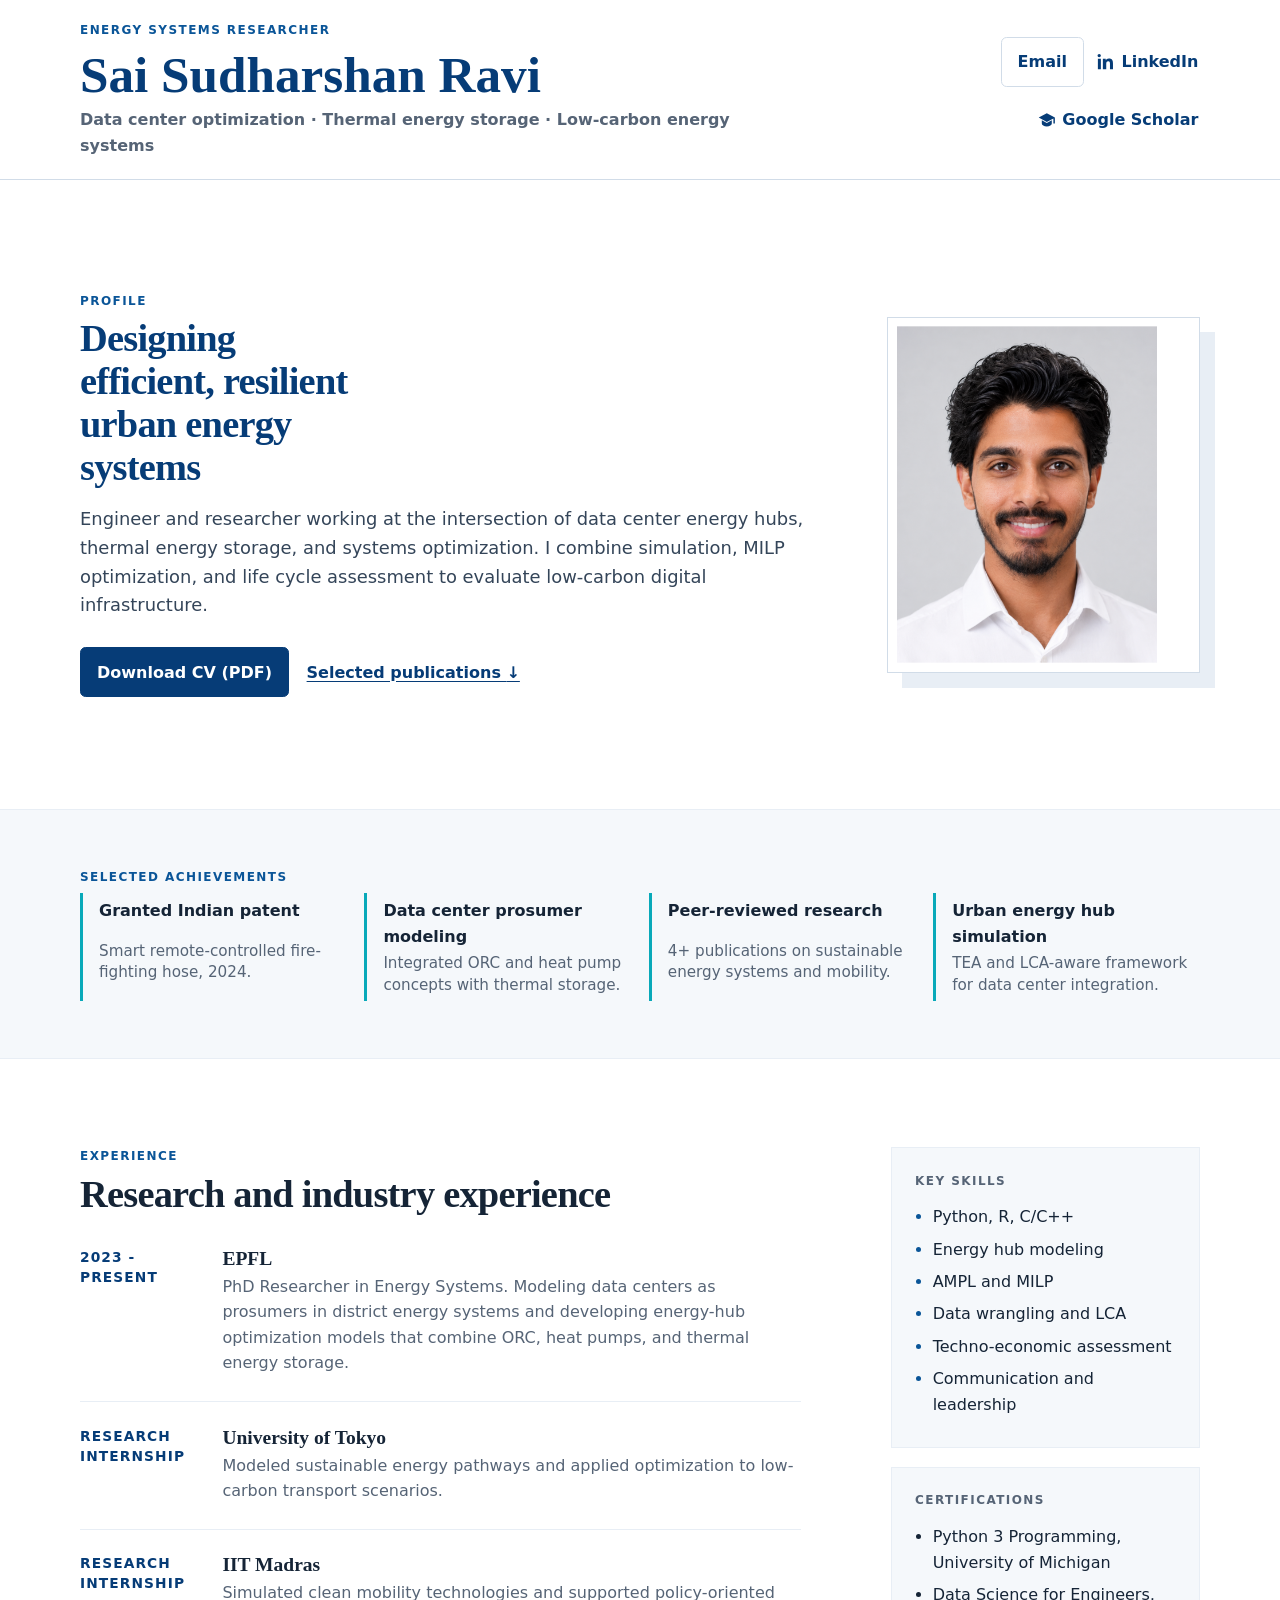
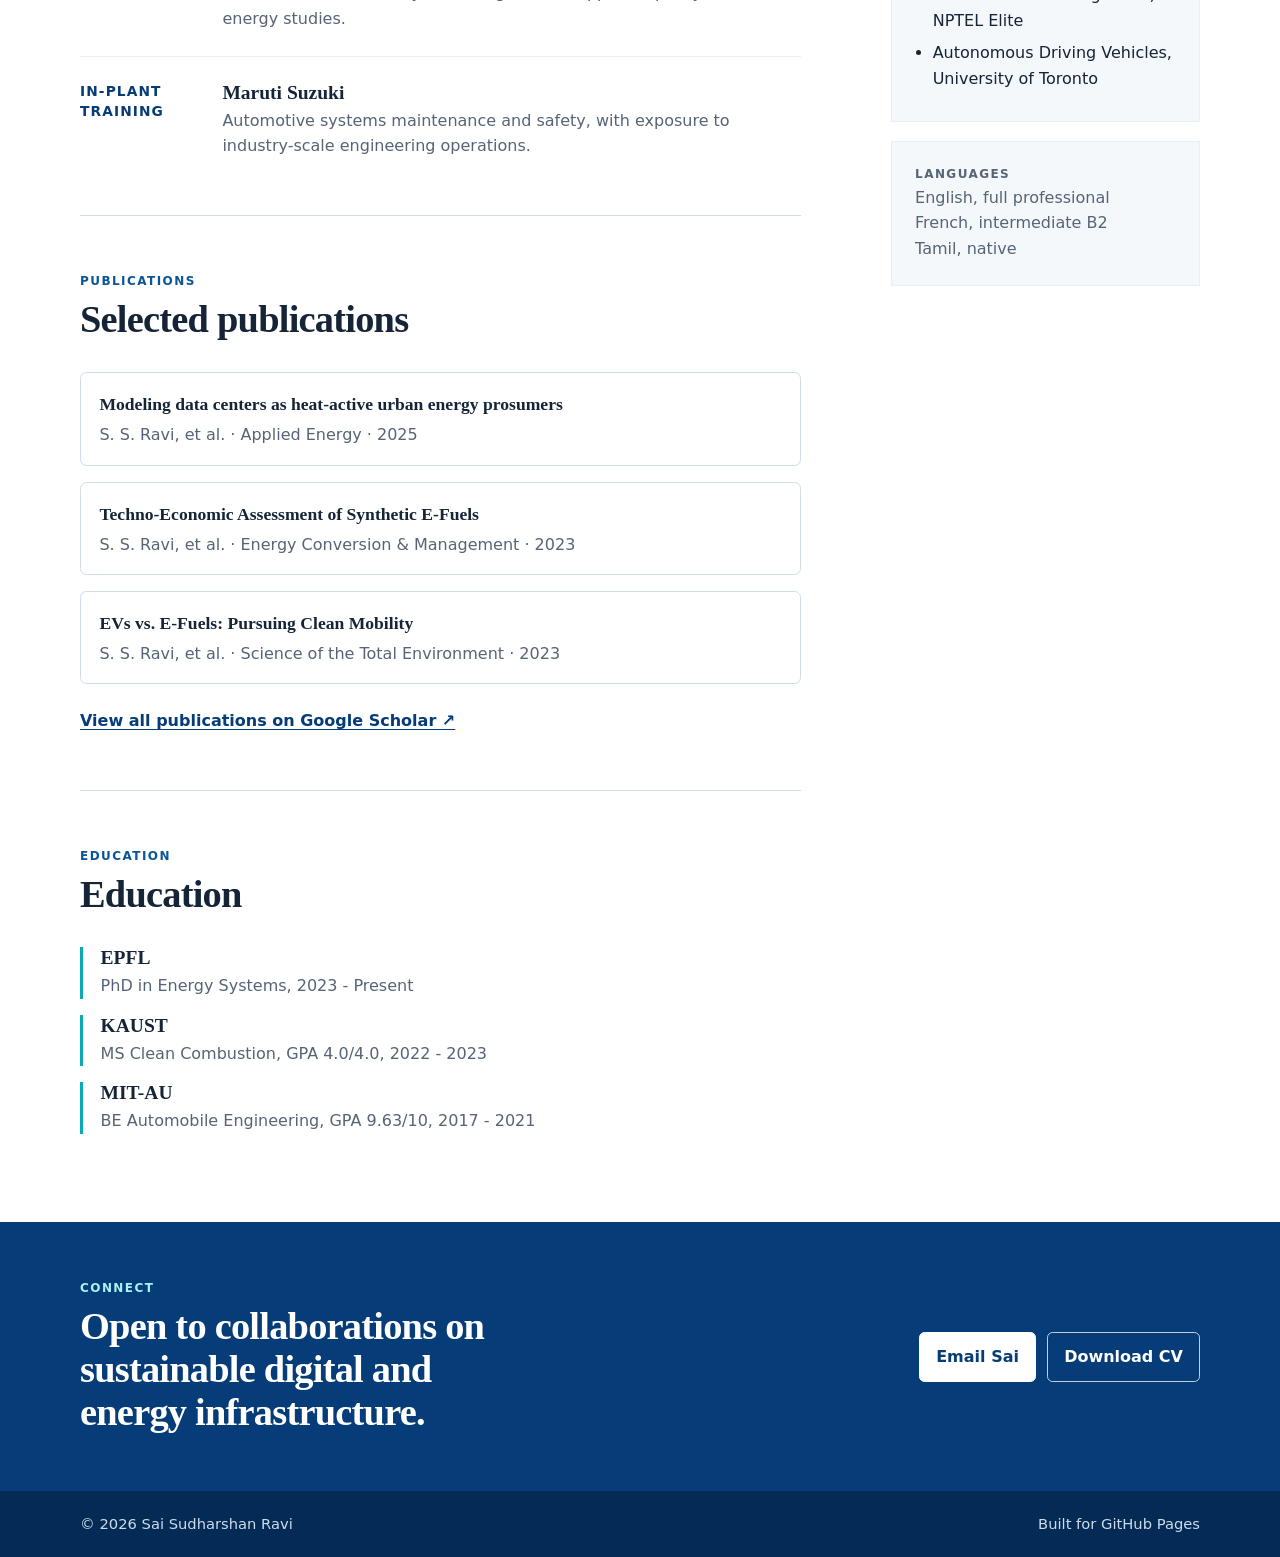
==== public/cv.html @ 3f4bff60 "Add paper landing page" ====
<!doctype html>
<html lang="en">
<head>
  <meta charset="utf-8">
  <meta name="viewport" content="width=device-width, initial-scale=1">
  <meta name="description" content="Sai Sudharshan Ravi - Energy Systems Engineer focused on data center optimization and thermal energy storage.">
  <meta name="theme-color" content="#063c77">
  <title>Sai Sudharshan Ravi | Energy Systems Engineer</title>
  <link rel="icon" href="assets/favicon.svg" type="image/svg+xml">
  <link rel="stylesheet" href="assets/styles.css">
</head>
<body>
  <a class="skip-link" href="#main">Skip to content</a>
  <header class="site-header">
    <div class="shell header-grid">
      <div>
        <p class="eyebrow">Energy systems researcher</p>
        <h1>Sai Sudharshan Ravi</h1>
        <p class="tagline">Data center optimization · Thermal energy storage · Low-carbon energy systems</p>
      </div>
      <nav class="header-actions" aria-label="Contact and professional profiles">
        <a class="button button-secondary" href="mailto:sai.ravi@epfl.ch" aria-label="Email Sai Sudharshan Ravi">Email</a>
        <a class="icon-link" href="https://www.linkedin.com/in/sai-sudharshan-r-98b013145/" target="_blank" rel="noopener noreferrer" aria-label="Open LinkedIn profile">
          <svg viewBox="0 0 24 24" aria-hidden="true"><path d="M5.3 3.5A2.3 2.3 0 1 1 .7 3.5a2.3 2.3 0 0 1 4.6 0ZM1.2 8h4.1v14H1.2V8Zm6.7 0h4v1.9h.1c.6-1.1 1.9-2.4 4.3-2.4 4.6 0 5.5 3 5.5 7V22h-4.1v-6.8c0-1.6 0-3.8-2.3-3.8-2.4 0-2.8 1.8-2.8 3.6V22H8V8Z"/></svg>
          <span>LinkedIn</span>
        </a>
        <a class="icon-link" href="https://scholar.google.com/citations?user=BV5vAp8AAAAJ&amp;hl=en&amp;oi=ao" target="_blank" rel="noopener noreferrer" aria-label="Open Google Scholar profile">
          <svg viewBox="0 0 24 24" aria-hidden="true"><path d="M12 3 1 9l11 6 9-4.9V17h2v-8L12 3Zm-6.8 9.6V17c0 2.3 3 4 6.8 4s6.8-1.7 6.8-4v-4.4L12 16.3l-6.8-3.7Z"/></svg>
          <span>Google Scholar</span>
        </a>
      </nav>
    </div>
  </header>

  <main id="main">
    <section class="hero shell">
      <div class="hero-copy">
        <p class="section-kicker">Profile</p>
        <h2>Designing efficient, resilient urban energy systems</h2>
        <p class="lede">Engineer and researcher working at the intersection of data center energy hubs, thermal energy storage, and systems optimization. I combine simulation, MILP optimization, and life cycle assessment to evaluate low-carbon digital infrastructure.</p>
        <div class="hero-buttons">
          <a class="button" href="assets/Sai_Sudharshan_Ravi_CV.pdf" target="_blank" rel="noopener">Download CV (PDF)</a>
          <a class="text-link" href="#publications">Selected publications <span aria-hidden="true">↓</span></a>
        </div>
      </div>
      <figure class="portrait-card">
        <img src="assets/headshot2.png" alt="Portrait of Sai Sudharshan Ravi">
      </figure>
    </section>

    <section class="feature-band">
      <div class="shell">
        <p class="section-kicker">Selected achievements</p>
        <div class="highlights-grid">
          <article><strong>Granted Indian patent</strong><span>Smart remote-controlled fire-fighting hose, 2024.</span></article>
          <article><strong>Data center prosumer modeling</strong><span>Integrated ORC and heat pump concepts with thermal storage.</span></article>
          <article><strong>Peer-reviewed research</strong><span>4+ publications on sustainable energy systems and mobility.</span></article>
          <article><strong>Urban energy hub simulation</strong><span>TEA and LCA-aware framework for data center integration.</span></article>
        </div>
      </div>
    </section>

    <section class="shell content-grid">
      <div class="main-column">
        <section id="experience" class="content-section">
          <p class="section-kicker">Experience</p>
          <h2>Research and industry experience</h2>
          <ol class="timeline">
            <li>
              <div class="timeline-date">2023 - Present</div>
              <div><h3>EPFL</h3><p>PhD Researcher in Energy Systems. Modeling data centers as prosumers in district energy systems and developing energy-hub optimization models that combine ORC, heat pumps, and thermal energy storage.</p></div>
            </li>
            <li>
              <div class="timeline-date">Research internship</div>
              <div><h3>University of Tokyo</h3><p>Modeled sustainable energy pathways and applied optimization to low-carbon transport scenarios.</p></div>
            </li>
            <li>
              <div class="timeline-date">Research internship</div>
              <div><h3>IIT Madras</h3><p>Simulated clean mobility technologies and supported policy-oriented energy studies.</p></div>
            </li>
            <li>
              <div class="timeline-date">In-plant training</div>
              <div><h3>Maruti Suzuki</h3><p>Automotive systems maintenance and safety, with exposure to industry-scale engineering operations.</p></div>
            </li>
          </ol>
        </section>

        <section id="publications" class="content-section">
          <p class="section-kicker">Publications</p>
          <h2>Selected publications</h2>
          <div class="publication-list">
            <article>
              <p class="pub-title">Modeling data centers as heat-active urban energy prosumers</p>
              <p class="pub-meta">S. S. Ravi, et al. · Applied Energy · 2025</p>
            </article>
            <article>
              <p class="pub-title">Techno-Economic Assessment of Synthetic E-Fuels</p>
              <p class="pub-meta">S. S. Ravi, et al. · Energy Conversion &amp; Management · 2023</p>
            </article>
            <article>
              <p class="pub-title">EVs vs. E-Fuels: Pursuing Clean Mobility</p>
              <p class="pub-meta">S. S. Ravi, et al. · Science of the Total Environment · 2023</p>
            </article>
          </div>
          <a class="text-link" href="https://scholar.google.com/citations?user=BV5vAp8AAAAJ&amp;hl=en&amp;oi=ao" target="_blank" rel="noopener noreferrer">View all publications on Google Scholar <span aria-hidden="true">↗</span></a>
        </section>

        <section id="education" class="content-section">
          <p class="section-kicker">Education</p>
          <h2>Education</h2>
          <div class="education-list">
            <article><h3>EPFL</h3><p>PhD in Energy Systems, 2023 - Present</p></article>
            <article><h3>KAUST</h3><p>MS Clean Combustion, GPA 4.0/4.0, 2022 - 2023</p></article>
            <article><h3>MIT-AU</h3><p>BE Automobile Engineering, GPA 9.63/10, 2017 - 2021</p></article>
          </div>
        </section>
      </div>

      <aside class="side-column" aria-label="Skills and qualifications">
        <section class="side-card">
          <p class="section-kicker">Key skills</p>
          <ul class="skill-list">
            <li>Python, R, C/C++</li>
            <li>Energy hub modeling</li>
            <li>AMPL and MILP</li>
            <li>Data wrangling and LCA</li>
            <li>Techno-economic assessment</li>
            <li>Communication and leadership</li>
          </ul>
        </section>
        <section class="side-card">
          <p class="section-kicker">Certifications</p>
          <ul class="plain-list">
            <li>Python 3 Programming, University of Michigan</li>
            <li>Data Science for Engineers, NPTEL Elite</li>
            <li>Autonomous Driving Vehicles, University of Toronto</li>
          </ul>
        </section>
        <section class="side-card">
          <p class="section-kicker">Languages</p>
          <p>English, full professional<br>French, intermediate B2<br>Tamil, native</p>
        </section>
      </aside>
    </section>

    <section class="contact-band">
      <div class="shell contact-grid">
        <div>
          <p class="section-kicker">Connect</p>
          <h2>Open to collaborations on sustainable digital and energy infrastructure.</h2>
        </div>
        <div class="contact-actions">
          <a class="button button-light" href="mailto:sai.ravi@epfl.ch">Email Sai</a>
          <a class="button button-outline-light" href="assets/Sai_Sudharshan_Ravi_CV.pdf" target="_blank" rel="noopener">Download CV</a>
        </div>
      </div>
    </section>
  </main>

  <footer class="site-footer">
    <div class="shell footer-flex">
      <p>© <span id="year"></span> Sai Sudharshan Ravi</p>
      <p>Built for GitHub Pages</p>
    </div>
  </footer>
  <script>document.getElementById('year').textContent = new Date().getFullYear();</script>
</body>
</html>
---- public/assets/styles.css ----
:root {
  --ink: #152436;
  --blue: #063c77;
  --blue-2: #0a5598;
  --mist: #f5f8fb;
  --soft: #e8eef5;
  --line: #d1dce8;
  --muted: #566476;
  --paper: #ffffff;
  --accent: #08a9b9;
  --max: 1120px;
}
* { box-sizing: border-box; }
html { scroll-behavior: smooth; }
body { margin: 0; color: var(--ink); background: var(--paper); font-family: Inter, ui-sans-serif, system-ui, -apple-system, BlinkMacSystemFont, "Segoe UI", sans-serif; line-height: 1.6; }
a { color: var(--blue); }
a:hover { color: var(--blue-2); }
.shell { width: min(var(--max), calc(100% - 40px)); margin: 0 auto; }
.skip-link { position: absolute; left: -9999px; top: 0; z-index: 20; background: var(--blue); color: white; padding: 0.75rem 1rem; }
.skip-link:focus { left: 1rem; top: 1rem; }
.site-header { border-bottom: 1px solid var(--line); background: rgba(255,255,255,.95); position: sticky; top: 0; z-index: 10; backdrop-filter: blur(10px); }
.header-grid, .contact-grid { display: flex; justify-content: space-between; gap: 2rem; align-items: center; }
.site-header .shell { padding: 1.3rem 0; }
.eyebrow, .section-kicker { margin: 0 0 0.4rem; text-transform: uppercase; letter-spacing: .12em; font-size: .75rem; font-weight: 800; color: var(--blue-2); }
h1, h2, h3, p { margin-top: 0; }
h1, h2, h3 { font-family: Georgia, "Times New Roman", serif; line-height: 1.12; }
h1 { color: var(--blue); font-size: clamp(2rem, 4vw, 3.25rem); margin-bottom: .2rem; }
h2 { font-size: clamp(1.75rem, 3vw, 2.45rem); letter-spacing: -.02em; }
h3 { margin-bottom: .25rem; font-size: 1.22rem; }
.tagline { color: var(--muted); margin: 0; font-weight: 600; }
.header-actions { display: flex; flex-wrap: wrap; justify-content: flex-end; gap: .7rem; align-items: center; }
.icon-link, .button { display: inline-flex; align-items: center; justify-content: center; gap: .45rem; border-radius: .35rem; font-weight: 750; text-decoration: none; transition: transform .16s ease, background .16s ease; }
.icon-link:hover, .button:hover { transform: translateY(-1px); }
.icon-link { padding: .55rem .1rem; }
.icon-link svg { width: 1.1rem; height: 1.1rem; fill: currentColor; }
.button { background: var(--blue); color: white; padding: .7rem 1rem; border: 1px solid var(--blue); }
.button:hover { color: white; background: var(--blue-2); }
.button-secondary { color: var(--blue); background: white; border-color: var(--line); }
.button-secondary:hover { color: var(--blue); background: var(--mist); }
.hero { display: grid; grid-template-columns: 1.4fr .6fr; align-items: center; gap: clamp(2rem, 6vw, 5.5rem); padding: clamp(4rem, 10vw, 7rem) 0; }
.hero-copy h2 { max-width: 15ch; color: var(--blue); margin-bottom: 1rem; }
.lede { max-width: 68ch; font-size: 1.12rem; color: #344559; }
.hero-buttons { display: flex; align-items: center; gap: 1.1rem; flex-wrap: wrap; margin-top: 1.7rem; }
.text-link { font-weight: 750; text-underline-offset: .18em; }
.portrait-card { margin: 0; position: relative; justify-self: end; border: 1px solid var(--line); padding: .55rem; background: white; box-shadow: 15px 15px 0 var(--soft); }
.portrait-card img { display: block; width: min(100%, 260px); aspect-ratio: 238 / 308; object-fit: cover; height: auto; }
.landing-page { min-height: calc(100vh - 74px); display: grid; align-items: center; }
.landing-hero { display: grid; grid-template-columns: minmax(0, 1.15fr) minmax(260px, .85fr); align-items: center; gap: clamp(2.5rem, 7vw, 6.5rem); padding: clamp(4rem, 9vw, 6.5rem) 0; }
.landing-copy h1 { font-size: clamp(2.7rem, 7vw, 5.9rem); max-width: 9ch; }
.landing-lede { max-width: 58ch; color: #344559; font-size: clamp(1.08rem, 2vw, 1.28rem); margin-bottom: 2rem; }
.choice-grid { display: grid; grid-template-columns: repeat(2, minmax(0, 1fr)); gap: 1rem; max-width: 760px; }
.choice-card { min-height: 178px; display: grid; align-content: start; gap: .55rem; padding: 1.35rem; border: 1px solid var(--line); border-top: 4px solid var(--accent); border-radius: .5rem; background: white; color: var(--ink); text-decoration: none; transition: transform .16s ease, border-color .16s ease, box-shadow .16s ease; }
.choice-card:hover { color: var(--ink); transform: translateY(-2px); border-color: var(--blue-2); box-shadow: 0 14px 30px rgba(21,36,54,.12); }
.choice-card strong { font-family: Georgia, "Times New Roman", serif; font-size: clamp(1.35rem, 2.5vw, 1.85rem); line-height: 1.12; color: var(--blue); }
.choice-card span:last-child { color: var(--muted); }
.choice-kicker { color: var(--blue-2); font-size: .76rem; font-weight: 850; letter-spacing: .12em; text-transform: uppercase; }
.choice-primary { border-top-color: #2c8b57; }
.landing-portrait { margin: 0; justify-self: end; width: min(100%, 380px); border: 1px solid var(--line); padding: .65rem; background: white; box-shadow: 18px 18px 0 var(--soft); }
.landing-portrait img { display: block; width: 100%; aspect-ratio: 4 / 5; object-fit: cover; }
.feature-band { padding: 3.6rem 0; background: var(--mist); border-top: 1px solid var(--soft); border-bottom: 1px solid var(--soft); }
.highlights-grid { display: grid; grid-template-columns: repeat(4, 1fr); gap: 1.1rem; }
.highlights-grid article { border-left: 3px solid var(--accent); padding: .3rem 0 .3rem 1rem; display: grid; gap: .25rem; }
.highlights-grid span { color: var(--muted); font-size: .95rem; line-height: 1.4; }
.content-grid { display: grid; grid-template-columns: minmax(0, 1.75fr) minmax(260px, .75fr); gap: clamp(2.3rem, 7vw, 6rem); padding: 5.5rem 0; }
.content-section { padding-bottom: 3.5rem; margin-bottom: 3.5rem; border-bottom: 1px solid var(--line); }
.content-section:last-child { padding-bottom: 0; margin-bottom: 0; border-bottom: 0; }
.timeline { list-style: none; padding: 0; margin: 1.7rem 0 0; }
.timeline li { display: grid; grid-template-columns: 120px 1fr; gap: 1.4rem; padding: 0 0 1.55rem; margin-bottom: 1.55rem; border-bottom: 1px solid var(--soft); }
.timeline li:last-child { border-bottom: 0; margin-bottom: 0; padding-bottom: 0; }
.timeline-date { color: var(--blue); font-size: .86rem; font-weight: 800; line-height: 1.45; text-transform: uppercase; letter-spacing: .08em; }
.timeline p, .education-list p, .side-card p { margin-bottom: 0; color: var(--muted); }
.publication-list { display: grid; gap: 1rem; margin-bottom: 1.5rem; }
.publication-list article { padding: 1.05rem 1.15rem; border: 1px solid var(--line); border-radius: .4rem; }
.pub-title { font-family: Georgia, "Times New Roman", serif; font-size: 1.1rem; font-weight: 700; margin-bottom: .25rem; }
.pub-meta { color: var(--muted); margin-bottom: 0; }
.education-list { display: grid; gap: 1rem; }
.education-list article { padding-left: 1.1rem; border-left: 3px solid var(--accent); }
.side-column { display: grid; align-content: start; gap: 1.2rem; }
.side-card { background: var(--mist); padding: 1.45rem; border: 1px solid var(--soft); }
.skill-list, .plain-list { margin: .85rem 0 0; padding-left: 1.1rem; }
.skill-list li, .plain-list li { margin: .42rem 0; }
.skill-list li::marker { color: var(--blue-2); }
.contact-band { background: var(--blue); color: white; padding: 3.6rem 0; }
.contact-band .section-kicker { color: #aeeff5; }
.contact-band h2 { margin-bottom: 0; max-width: 23ch; }
.contact-actions { display: flex; gap: .7rem; flex-wrap: wrap; justify-content: flex-end; }
.button-light { color: var(--blue); background: white; border-color: white; }
.button-light:hover { color: var(--blue); background: var(--mist); }
.button-outline-light { color: white; background: transparent; border-color: rgba(255,255,255,.75); }
.button-outline-light:hover { background: rgba(255,255,255,.12); }
.site-footer { padding: 1.3rem 0; background: #042b56; color: #cddceb; font-size: .92rem; }
.footer-flex { display: flex; gap: 1rem; justify-content: space-between; }
.footer-flex p { margin: 0; }
@media (max-width: 820px) {
  .site-header { position: static; }
  .header-grid, .contact-grid { align-items: flex-start; flex-direction: column; }
  .header-actions { justify-content: flex-start; }
  .hero { grid-template-columns: 1fr; padding: 4rem 0; }
  .portrait-card { justify-self: start; }
  .landing-page { min-height: auto; }
  .landing-hero { grid-template-columns: 1fr; padding: 4rem 0; }
  .landing-copy h1 { max-width: 100%; }
  .landing-portrait { justify-self: start; width: min(100%, 320px); }
  .highlights-grid { grid-template-columns: repeat(2, 1fr); }
  .content-grid { grid-template-columns: 1fr; }
  .side-column { grid-template-columns: repeat(2, 1fr); }
  .side-card:last-child { grid-column: 1 / -1; }
  .contact-actions { justify-content: flex-start; }
}
@media (max-width: 560px) {
  .shell { width: min(var(--max), calc(100% - 28px)); }
  h1 { font-size: 2.25rem; }
  .header-actions { gap: .4rem .75rem; }
  .icon-link span { display: none; }
  .choice-grid { grid-template-columns: 1fr; }
  .choice-card { min-height: 150px; }
  .highlights-grid, .side-column { grid-template-columns: 1fr; }
  .timeline li { grid-template-columns: 1fr; gap: .35rem; }
  .side-card:last-child { grid-column: auto; }
  .footer-flex { align-items: flex-start; flex-direction: column; }
}
@media print {
  .site-header { position: static; }
  .header-actions, .hero-buttons, .contact-band, .site-footer { display: none; }
  .hero { padding: 1.5rem 0; }
  .content-grid { padding: 2rem 0; }
}
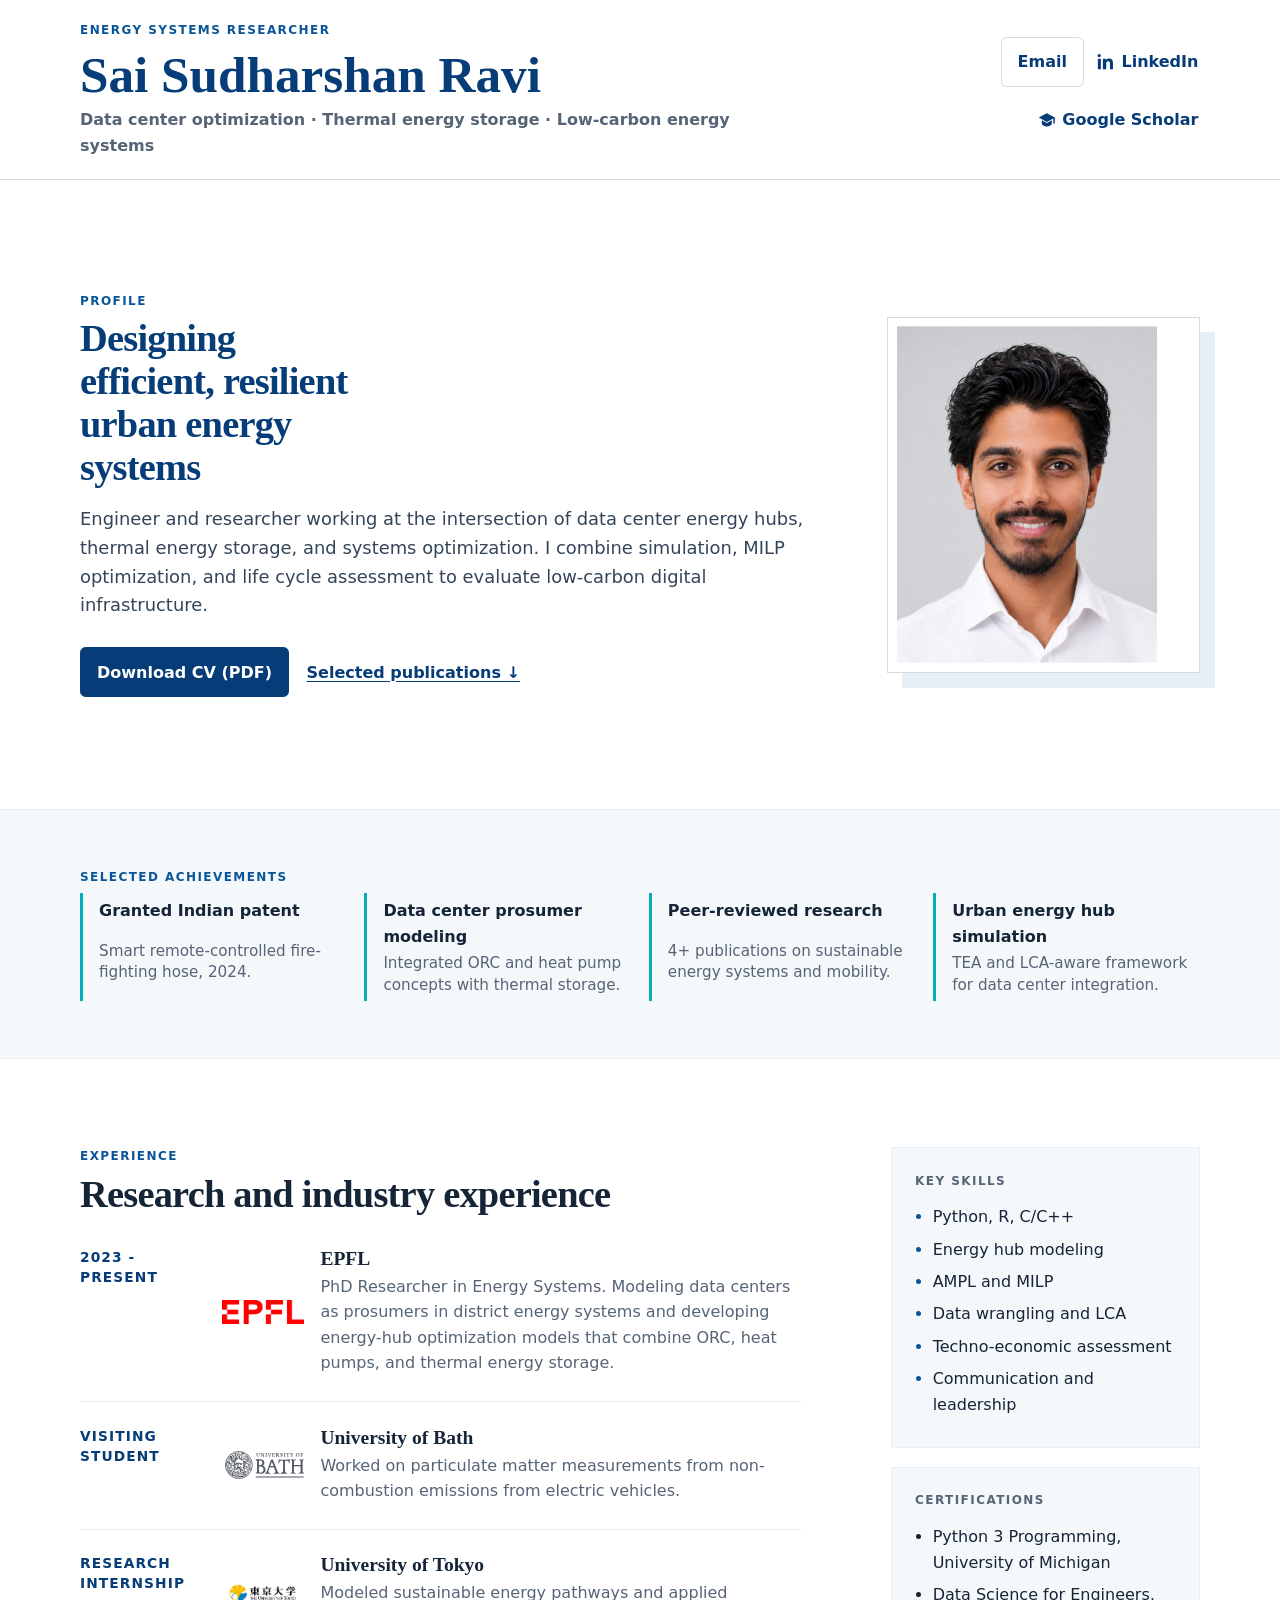
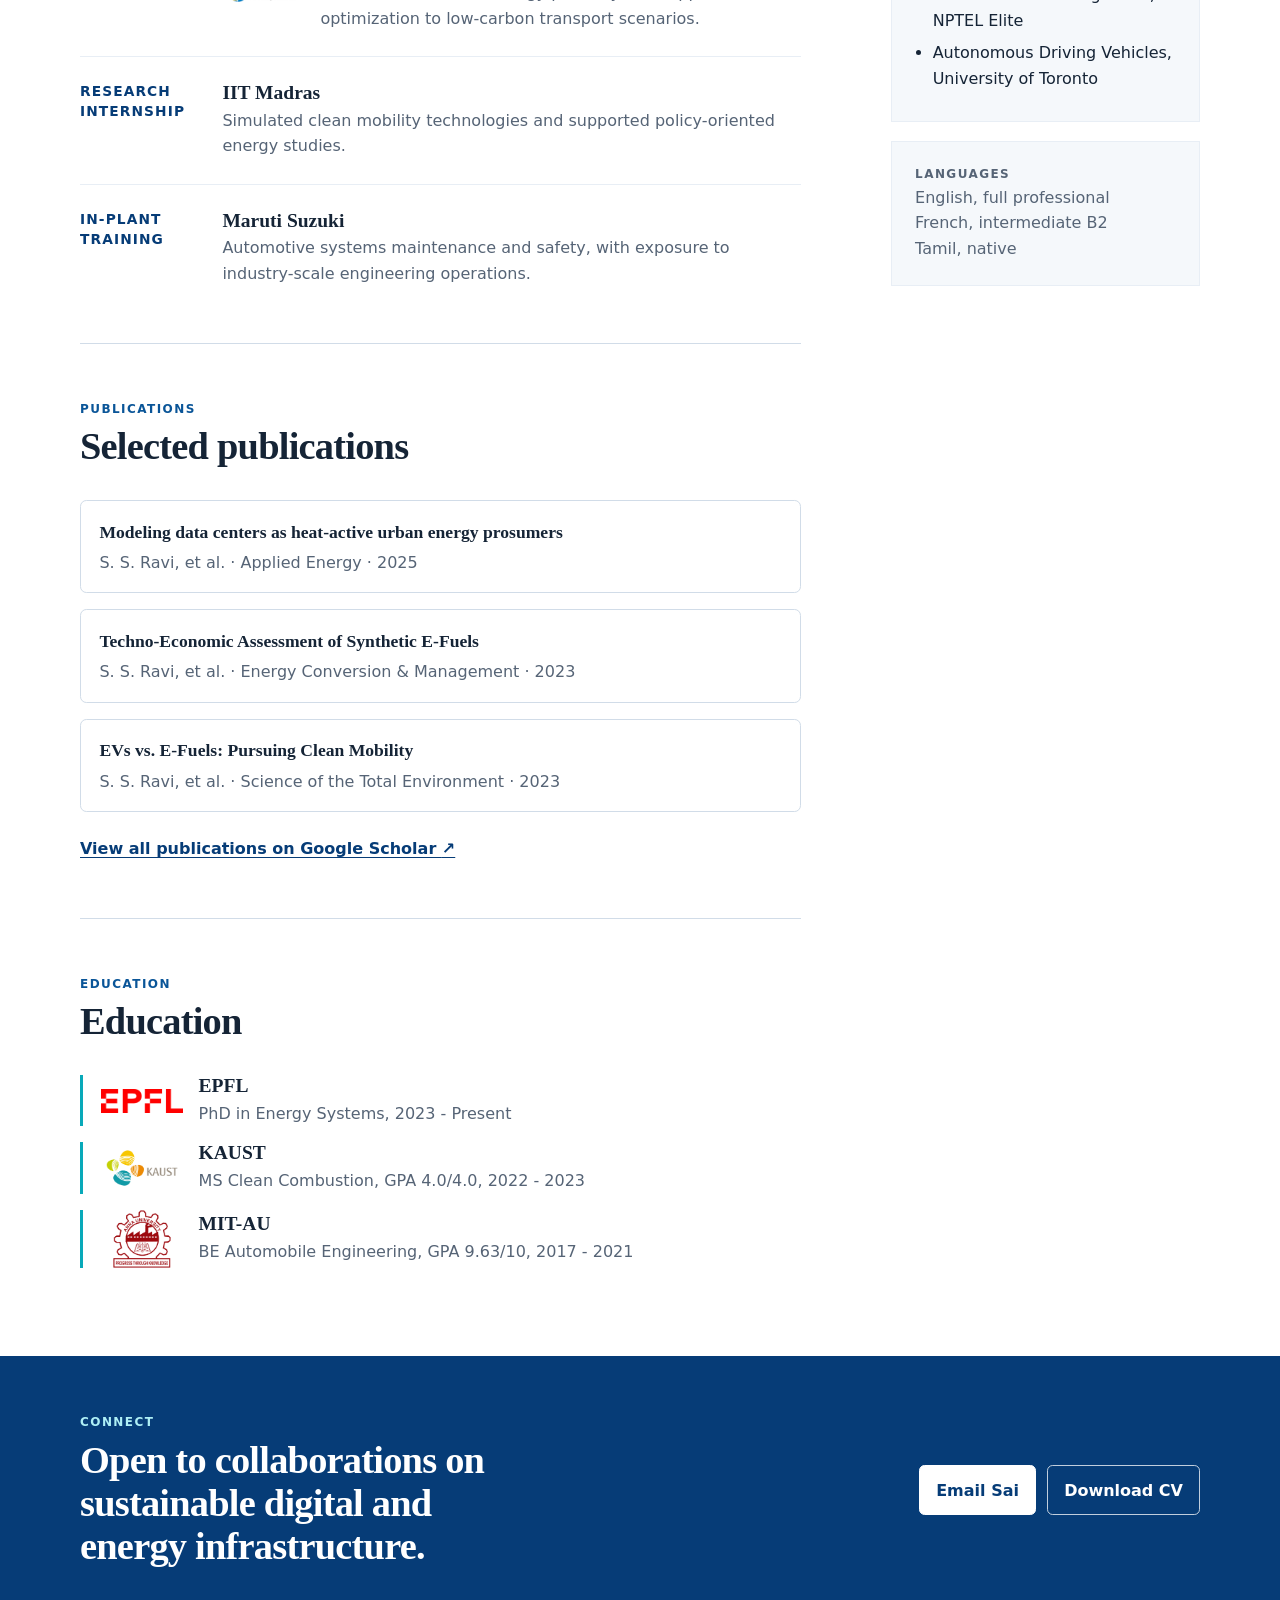
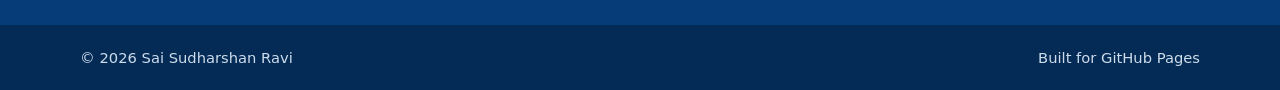
==== commit 74799970: "Polish landing page and affiliations" ====
--- a/public/cv.html
+++ b/public/cv.html
@@ -68,11 +68,24 @@
           <ol class="timeline">
             <li>
               <div class="timeline-date">2023 - Present</div>
-              <div><h3>EPFL</h3><p>PhD Researcher in Energy Systems. Modeling data centers as prosumers in district energy systems and developing energy-hub optimization models that combine ORC, heat pumps, and thermal energy storage.</p></div>
+              <div class="entry-with-logo">
+                <img class="entry-logo logo-epfl" src="assets/epfl-logo.png" alt="EPFL">
+                <div><h3>EPFL</h3><p>PhD Researcher in Energy Systems. Modeling data centers as prosumers in district energy systems and developing energy-hub optimization models that combine ORC, heat pumps, and thermal energy storage.</p></div>
+              </div>
+            </li>
+            <li>
+              <div class="timeline-date">Visiting student</div>
+              <div class="entry-with-logo">
+                <img class="entry-logo" src="assets/university-of-bath-logo.svg" alt="University of Bath">
+                <div><h3>University of Bath</h3><p>Worked on particulate matter measurements from non-combustion emissions from electric vehicles.</p></div>
+              </div>
             </li>
             <li>
               <div class="timeline-date">Research internship</div>
-              <div><h3>University of Tokyo</h3><p>Modeled sustainable energy pathways and applied optimization to low-carbon transport scenarios.</p></div>
+              <div class="entry-with-logo">
+                <img class="entry-logo" src="assets/university-of-tokyo-logo.png" alt="The University of Tokyo">
+                <div><h3>University of Tokyo</h3><p>Modeled sustainable energy pathways and applied optimization to low-carbon transport scenarios.</p></div>
+              </div>
             </li>
             <li>
               <div class="timeline-date">Research internship</div>
@@ -109,9 +122,18 @@
           <p class="section-kicker">Education</p>
           <h2>Education</h2>
           <div class="education-list">
-            <article><h3>EPFL</h3><p>PhD in Energy Systems, 2023 - Present</p></article>
-            <article><h3>KAUST</h3><p>MS Clean Combustion, GPA 4.0/4.0, 2022 - 2023</p></article>
-            <article><h3>MIT-AU</h3><p>BE Automobile Engineering, GPA 9.63/10, 2017 - 2021</p></article>
+            <article class="entry-with-logo">
+              <img class="entry-logo logo-epfl" src="assets/epfl-logo.png" alt="EPFL">
+              <div><h3>EPFL</h3><p>PhD in Energy Systems, 2023 - Present</p></div>
+            </article>
+            <article class="entry-with-logo">
+              <img class="entry-logo" src="assets/kaust-logo.png" alt="KAUST">
+              <div><h3>KAUST</h3><p>MS Clean Combustion, GPA 4.0/4.0, 2022 - 2023</p></div>
+            </article>
+            <article class="entry-with-logo">
+              <img class="entry-logo logo-seal" src="assets/anna-university-logo.png" alt="Anna University">
+              <div><h3>MIT-AU</h3><p>BE Automobile Engineering, GPA 9.63/10, 2017 - 2021</p></div>
+            </article>
           </div>
         </section>
       </div>
--- a/public/assets/styles.css
+++ b/public/assets/styles.css
@@ -37,6 +37,11 @@
 .button:hover { color: white; background: var(--blue-2); }
 .button-secondary { color: var(--blue); background: white; border-color: var(--line); }
 .button-secondary:hover { color: var(--blue); background: var(--mist); }
+.landing-header { border-bottom: 1px solid var(--line); background: rgba(255,255,255,.94); }
+.landing-nav { min-height: 72px; display: flex; align-items: center; justify-content: space-between; gap: 1.5rem; }
+.brand-link { color: var(--blue); font-family: Georgia, "Times New Roman", serif; font-size: 1.25rem; font-weight: 700; text-decoration: none; }
+.landing-actions { display: flex; align-items: center; gap: 1.2rem; font-size: .95rem; font-weight: 750; }
+.landing-actions a { text-decoration: none; }
 .hero { display: grid; grid-template-columns: 1.4fr .6fr; align-items: center; gap: clamp(2rem, 6vw, 5.5rem); padding: clamp(4rem, 10vw, 7rem) 0; }
 .hero-copy h2 { max-width: 15ch; color: var(--blue); margin-bottom: 1rem; }
 .lede { max-width: 68ch; font-size: 1.12rem; color: #344559; }
@@ -44,9 +49,9 @@
 .text-link { font-weight: 750; text-underline-offset: .18em; }
 .portrait-card { margin: 0; position: relative; justify-self: end; border: 1px solid var(--line); padding: .55rem; background: white; box-shadow: 15px 15px 0 var(--soft); }
 .portrait-card img { display: block; width: min(100%, 260px); aspect-ratio: 238 / 308; object-fit: cover; height: auto; }
-.landing-page { min-height: calc(100vh - 74px); display: grid; align-items: center; }
-.landing-hero { display: grid; grid-template-columns: minmax(0, 1.15fr) minmax(260px, .85fr); align-items: center; gap: clamp(2.5rem, 7vw, 6.5rem); padding: clamp(4rem, 9vw, 6.5rem) 0; }
-.landing-copy h1 { font-size: clamp(2.7rem, 7vw, 5.9rem); max-width: 9ch; }
+.landing-page { min-height: calc(100vh - 72px); }
+.landing-hero { min-height: calc(100vh - 250px); display: grid; grid-template-columns: minmax(0, 1.15fr) minmax(260px, .85fr); align-items: center; gap: clamp(2.5rem, 7vw, 6.5rem); padding: clamp(4rem, 9vw, 6.5rem) 0 clamp(3rem, 7vw, 5rem); }
+.landing-copy h1 { font-size: clamp(2.7rem, 7vw, 5.9rem); max-width: 12ch; }
 .landing-lede { max-width: 58ch; color: #344559; font-size: clamp(1.08rem, 2vw, 1.28rem); margin-bottom: 2rem; }
 .choice-grid { display: grid; grid-template-columns: repeat(2, minmax(0, 1fr)); gap: 1rem; max-width: 760px; }
 .choice-card { min-height: 178px; display: grid; align-content: start; gap: .55rem; padding: 1.35rem; border: 1px solid var(--line); border-top: 4px solid var(--accent); border-radius: .5rem; background: white; color: var(--ink); text-decoration: none; transition: transform .16s ease, border-color .16s ease, box-shadow .16s ease; }
@@ -57,6 +62,11 @@
 .choice-primary { border-top-color: #2c8b57; }
 .landing-portrait { margin: 0; justify-self: end; width: min(100%, 380px); border: 1px solid var(--line); padding: .65rem; background: white; box-shadow: 18px 18px 0 var(--soft); }
 .landing-portrait img { display: block; width: 100%; aspect-ratio: 4 / 5; object-fit: cover; }
+.affiliation-band { padding: 2rem 0 3.8rem; }
+.logo-strip { display: grid; grid-template-columns: repeat(5, minmax(120px, 1fr)); align-items: center; gap: 1rem; }
+.logo-strip img { justify-self: center; max-width: min(100%, 170px); max-height: 58px; object-fit: contain; filter: saturate(.92); }
+.logo-strip .logo-epfl { max-width: 150px; max-height: 44px; }
+.logo-strip .logo-seal { max-width: 72px; max-height: 72px; }
 .feature-band { padding: 3.6rem 0; background: var(--mist); border-top: 1px solid var(--soft); border-bottom: 1px solid var(--soft); }
 .highlights-grid { display: grid; grid-template-columns: repeat(4, 1fr); gap: 1.1rem; }
 .highlights-grid article { border-left: 3px solid var(--accent); padding: .3rem 0 .3rem 1rem; display: grid; gap: .25rem; }
@@ -69,6 +79,10 @@
 .timeline li:last-child { border-bottom: 0; margin-bottom: 0; padding-bottom: 0; }
 .timeline-date { color: var(--blue); font-size: .86rem; font-weight: 800; line-height: 1.45; text-transform: uppercase; letter-spacing: .08em; }
 .timeline p, .education-list p, .side-card p { margin-bottom: 0; color: var(--muted); }
+.entry-with-logo { display: grid; grid-template-columns: 82px 1fr; align-items: center; gap: 1rem; }
+.entry-logo { width: 82px; max-height: 48px; object-fit: contain; justify-self: center; }
+.entry-logo.logo-epfl { max-height: 34px; }
+.entry-logo.logo-seal { width: 58px; max-height: 58px; }
 .publication-list { display: grid; gap: 1rem; margin-bottom: 1.5rem; }
 .publication-list article { padding: 1.05rem 1.15rem; border: 1px solid var(--line); border-radius: .4rem; }
 .pub-title { font-family: Georgia, "Times New Roman", serif; font-size: 1.1rem; font-weight: 700; margin-bottom: .25rem; }
@@ -93,14 +107,16 @@
 .footer-flex p { margin: 0; }
 @media (max-width: 820px) {
   .site-header { position: static; }
+  .landing-nav { align-items: flex-start; flex-direction: column; justify-content: center; padding: 1rem 0; }
   .header-grid, .contact-grid { align-items: flex-start; flex-direction: column; }
   .header-actions { justify-content: flex-start; }
   .hero { grid-template-columns: 1fr; padding: 4rem 0; }
   .portrait-card { justify-self: start; }
   .landing-page { min-height: auto; }
-  .landing-hero { grid-template-columns: 1fr; padding: 4rem 0; }
+  .landing-hero { min-height: auto; grid-template-columns: 1fr; padding: 4rem 0 2.8rem; }
   .landing-copy h1 { max-width: 100%; }
   .landing-portrait { justify-self: start; width: min(100%, 320px); }
+  .logo-strip { grid-template-columns: repeat(3, minmax(100px, 1fr)); }
   .highlights-grid { grid-template-columns: repeat(2, 1fr); }
   .content-grid { grid-template-columns: 1fr; }
   .side-column { grid-template-columns: repeat(2, 1fr); }
@@ -114,6 +130,9 @@
   .icon-link span { display: none; }
   .choice-grid { grid-template-columns: 1fr; }
   .choice-card { min-height: 150px; }
+  .logo-strip { grid-template-columns: repeat(2, minmax(120px, 1fr)); }
+  .entry-with-logo { grid-template-columns: 1fr; align-items: start; gap: .6rem; }
+  .entry-logo { justify-self: start; }
   .highlights-grid, .side-column { grid-template-columns: 1fr; }
   .timeline li { grid-template-columns: 1fr; gap: .35rem; }
   .side-card:last-child { grid-column: auto; }
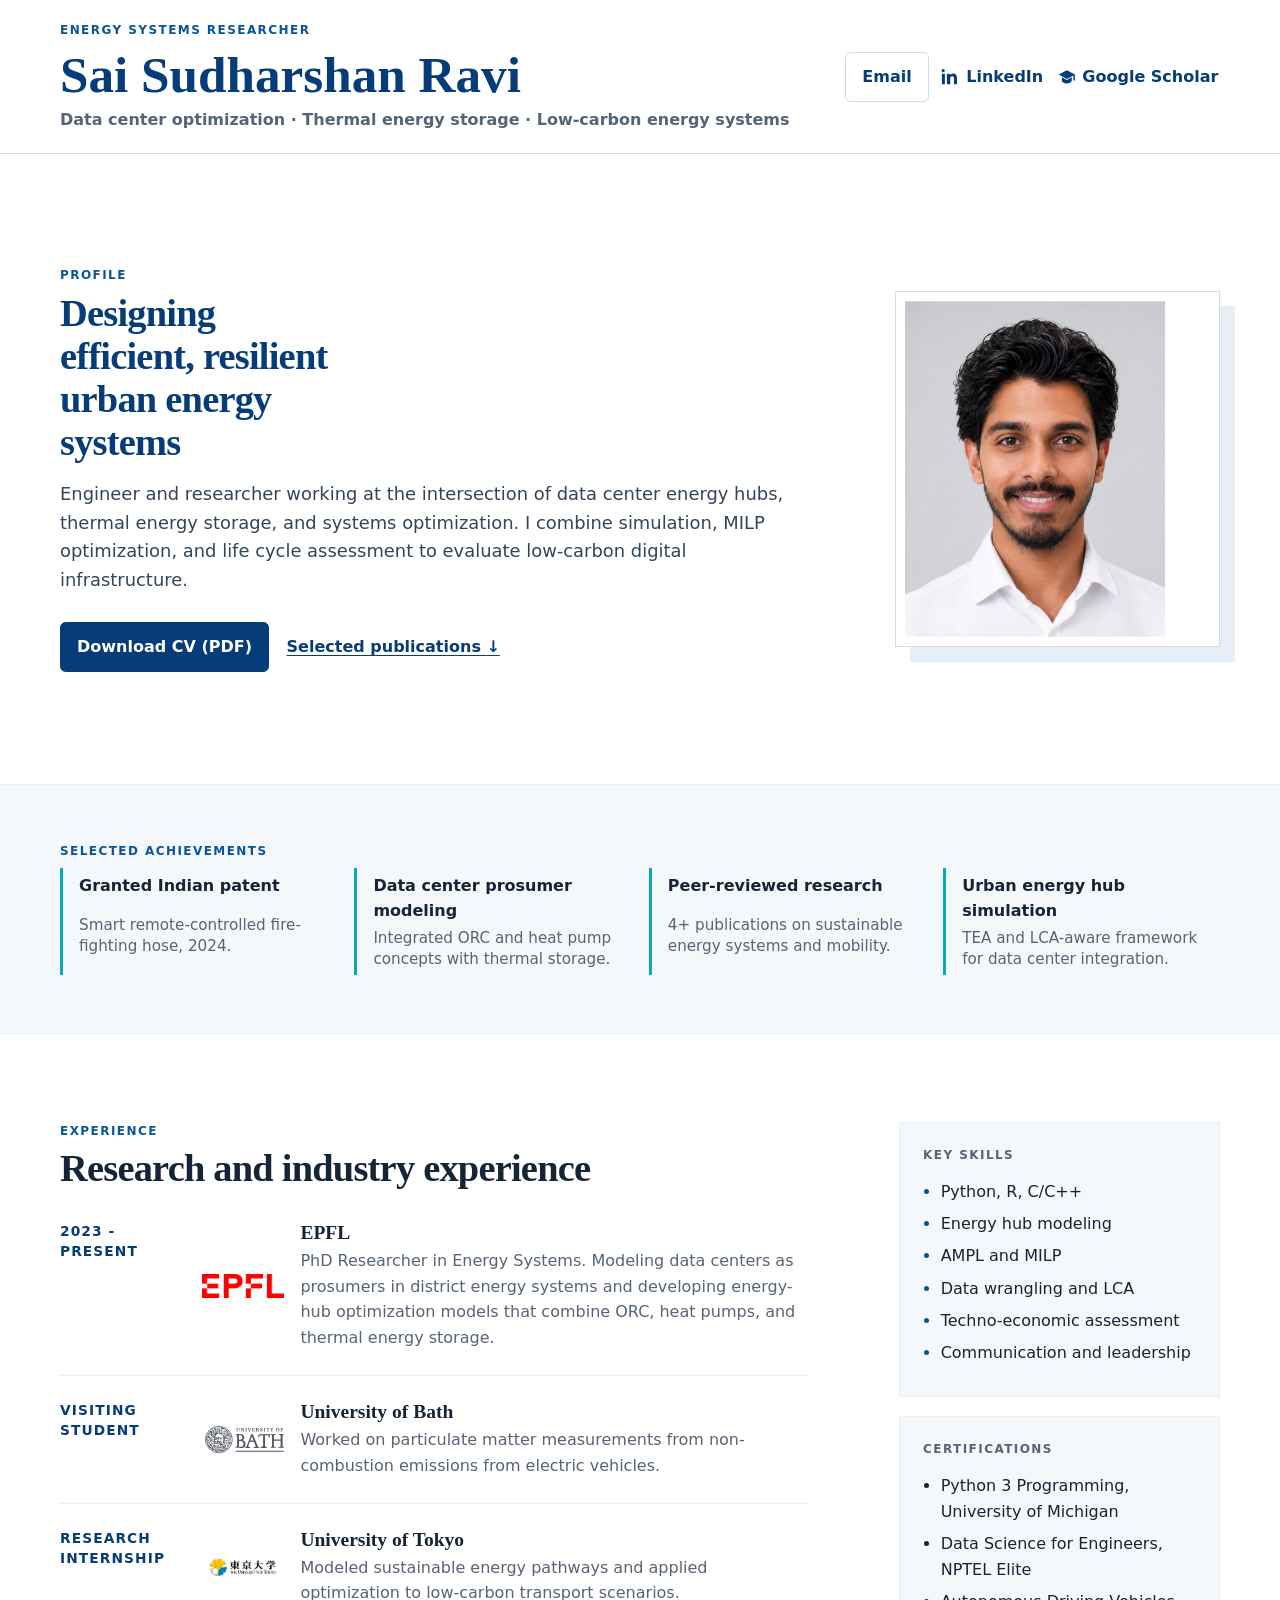
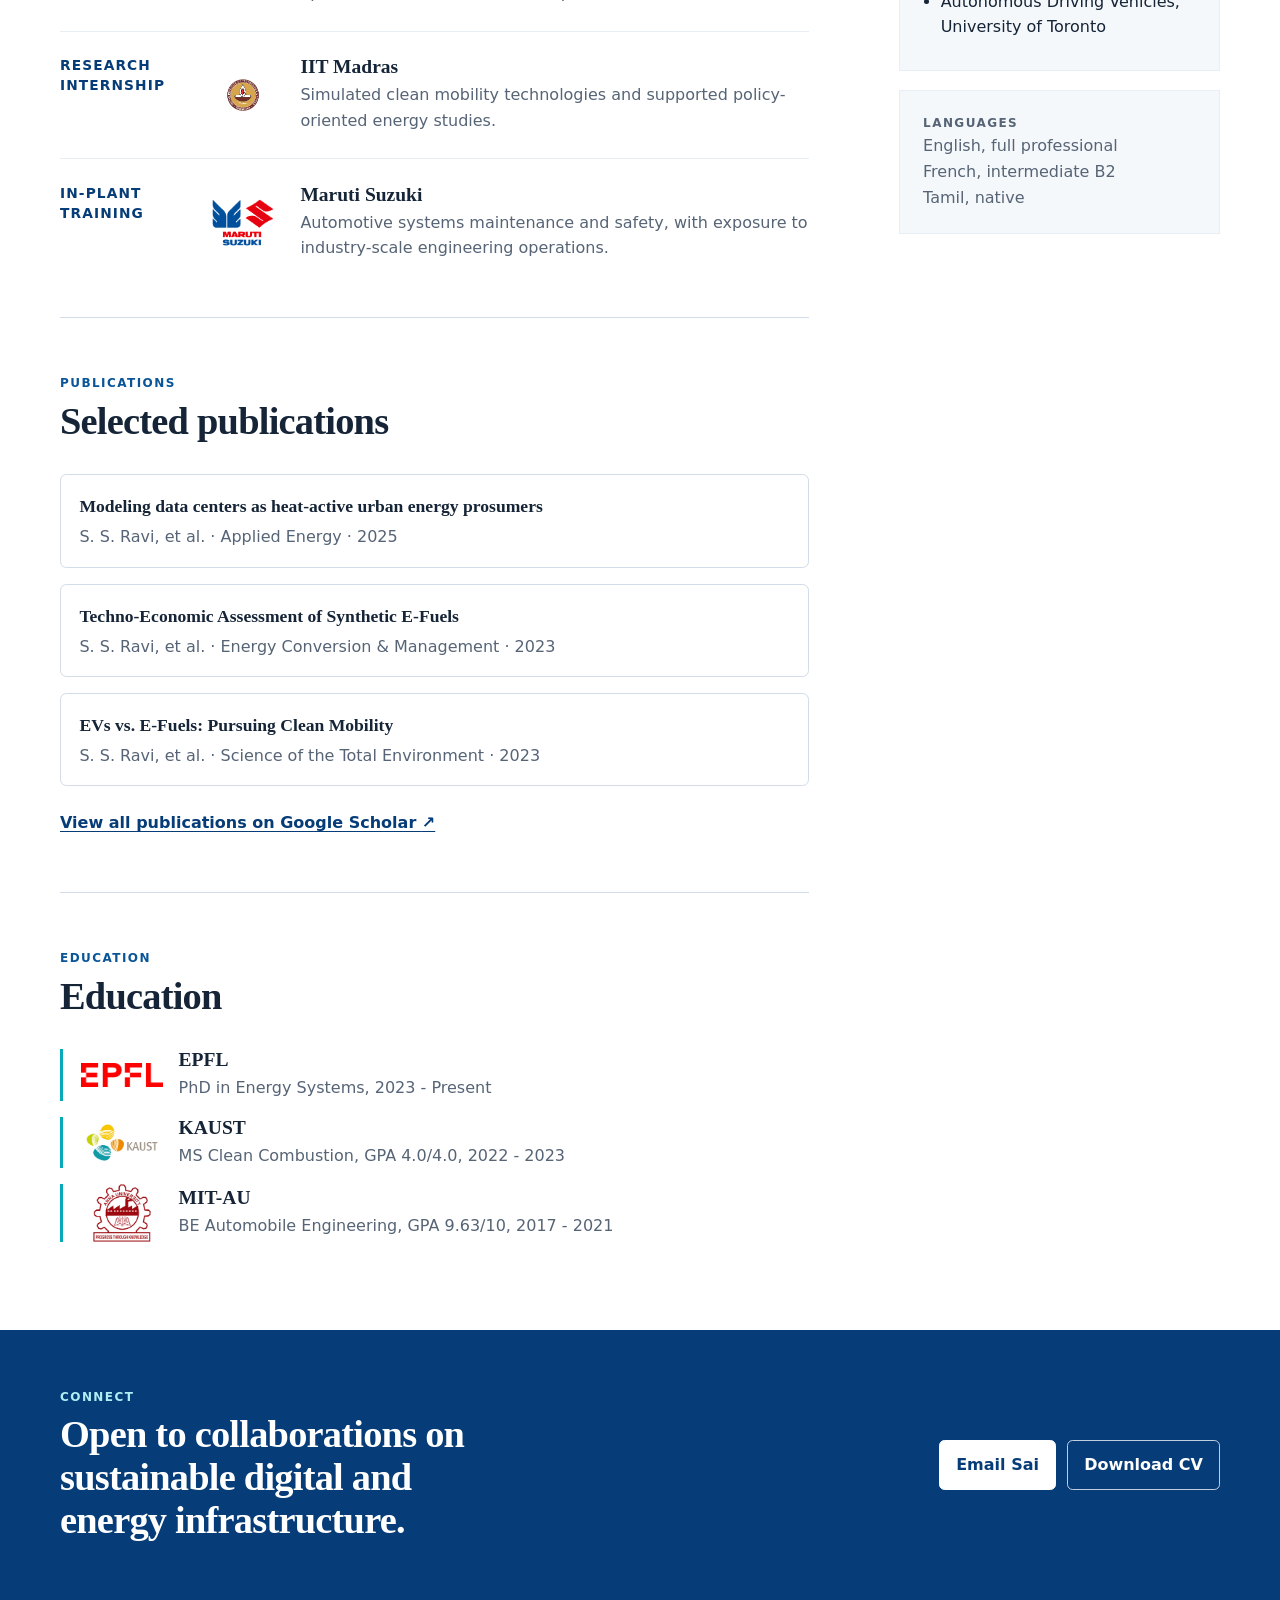
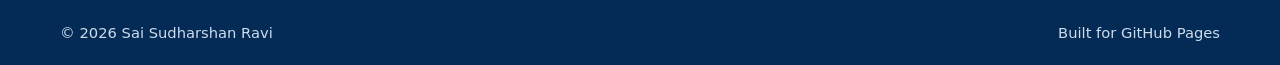
==== commit 32095f04: "Refine landing page and add experience logos" ====
--- a/public/cv.html
+++ b/public/cv.html
@@ -7,7 +7,7 @@
   <meta name="theme-color" content="#063c77">
   <title>Sai Sudharshan Ravi | Energy Systems Engineer</title>
   <link rel="icon" href="assets/favicon.svg" type="image/svg+xml">
-  <link rel="stylesheet" href="assets/styles.css">
+  <link rel="stylesheet" href="assets/styles.css?v=20260624-3">
 </head>
 <body>
   <a class="skip-link" href="#main">Skip to content</a>
@@ -89,11 +89,17 @@
             </li>
             <li>
               <div class="timeline-date">Research internship</div>
-              <div><h3>IIT Madras</h3><p>Simulated clean mobility technologies and supported policy-oriented energy studies.</p></div>
+              <div class="entry-with-logo">
+                <img class="entry-logo logo-seal" src="assets/iit-madras-logo.png" alt="IIT Madras">
+                <div><h3>IIT Madras</h3><p>Simulated clean mobility technologies and supported policy-oriented energy studies.</p></div>
+              </div>
             </li>
             <li>
               <div class="timeline-date">In-plant training</div>
-              <div><h3>Maruti Suzuki</h3><p>Automotive systems maintenance and safety, with exposure to industry-scale engineering operations.</p></div>
+              <div class="entry-with-logo">
+                <img class="entry-logo logo-maruti" src="assets/maruti-suzuki-logo.png" alt="Maruti Suzuki">
+                <div><h3>Maruti Suzuki</h3><p>Automotive systems maintenance and safety, with exposure to industry-scale engineering operations.</p></div>
+              </div>
             </li>
           </ol>
         </section>
--- a/public/assets/styles.css
+++ b/public/assets/styles.css
@@ -8,7 +8,7 @@
   --muted: #566476;
   --paper: #ffffff;
   --accent: #08a9b9;
-  --max: 1120px;
+  --max: 1160px;
 }
 * { box-sizing: border-box; }
 html { scroll-behavior: smooth; }
@@ -37,8 +37,8 @@
 .button:hover { color: white; background: var(--blue-2); }
 .button-secondary { color: var(--blue); background: white; border-color: var(--line); }
 .button-secondary:hover { color: var(--blue); background: var(--mist); }
-.landing-header { border-bottom: 1px solid var(--line); background: rgba(255,255,255,.94); }
-.landing-nav { min-height: 72px; display: flex; align-items: center; justify-content: space-between; gap: 1.5rem; }
+.landing-header { border-bottom: 1px solid var(--line); background: rgba(255,255,255,.96); }
+.landing-nav { min-height: 68px; display: flex; align-items: center; justify-content: space-between; gap: 1.5rem; }
 .brand-link { color: var(--blue); font-family: Georgia, "Times New Roman", serif; font-size: 1.25rem; font-weight: 700; text-decoration: none; }
 .landing-actions { display: flex; align-items: center; gap: 1.2rem; font-size: .95rem; font-weight: 750; }
 .landing-actions a { text-decoration: none; }
@@ -49,24 +49,28 @@
 .text-link { font-weight: 750; text-underline-offset: .18em; }
 .portrait-card { margin: 0; position: relative; justify-self: end; border: 1px solid var(--line); padding: .55rem; background: white; box-shadow: 15px 15px 0 var(--soft); }
 .portrait-card img { display: block; width: min(100%, 260px); aspect-ratio: 238 / 308; object-fit: cover; height: auto; }
-.landing-page { min-height: calc(100vh - 72px); }
-.landing-hero { min-height: calc(100vh - 250px); display: grid; grid-template-columns: minmax(0, 1.15fr) minmax(260px, .85fr); align-items: center; gap: clamp(2.5rem, 7vw, 6.5rem); padding: clamp(4rem, 9vw, 6.5rem) 0 clamp(3rem, 7vw, 5rem); }
-.landing-copy h1 { font-size: clamp(2.7rem, 7vw, 5.9rem); max-width: 12ch; }
-.landing-lede { max-width: 58ch; color: #344559; font-size: clamp(1.08rem, 2vw, 1.28rem); margin-bottom: 2rem; }
-.choice-grid { display: grid; grid-template-columns: repeat(2, minmax(0, 1fr)); gap: 1rem; max-width: 760px; }
-.choice-card { min-height: 178px; display: grid; align-content: start; gap: .55rem; padding: 1.35rem; border: 1px solid var(--line); border-top: 4px solid var(--accent); border-radius: .5rem; background: white; color: var(--ink); text-decoration: none; transition: transform .16s ease, border-color .16s ease, box-shadow .16s ease; }
+.landing-page { min-height: calc(100vh - 68px); background: linear-gradient(180deg, #ffffff 0%, #f8fbfd 100%); }
+.landing-hero { min-height: calc(100vh - 68px); display: grid; grid-template-columns: minmax(0, 1.1fr) minmax(280px, .72fr); align-items: center; gap: clamp(2.5rem, 6vw, 5rem); padding: clamp(3.25rem, 7vw, 5.25rem) 0; }
+.landing-copy h1 { font-size: clamp(2.35rem, 5vw, 4.4rem); max-width: 13.5ch; margin-bottom: 1rem; }
+.landing-lede { max-width: 60ch; color: #344559; font-size: clamp(1rem, 1.6vw, 1.16rem); margin-bottom: 1.15rem; }
+.landing-meta { display: flex; flex-wrap: wrap; gap: .55rem; margin-bottom: 1.35rem; }
+.landing-meta span { border: 1px solid var(--line); border-radius: 999px; background: rgba(255,255,255,.82); color: #344559; font-size: .88rem; font-weight: 720; padding: .32rem .65rem; }
+.landing-affiliations { margin: 0 0 1.45rem; padding: 1rem 1.05rem; border: 1px solid var(--line); border-radius: .55rem; background: rgba(255,255,255,.86); }
+.landing-affiliations > span { display: block; margin-bottom: .75rem; color: var(--blue-2); font-size: .72rem; font-weight: 850; letter-spacing: .12em; text-transform: uppercase; }
+.choice-grid { display: grid; grid-template-columns: repeat(2, minmax(0, 1fr)); gap: .9rem; max-width: 700px; }
+.choice-card { min-height: 148px; display: grid; align-content: start; gap: .48rem; padding: 1.15rem; border: 1px solid var(--line); border-top: 3px solid var(--accent); border-radius: .5rem; background: white; color: var(--ink); text-decoration: none; transition: transform .16s ease, border-color .16s ease, box-shadow .16s ease; }
 .choice-card:hover { color: var(--ink); transform: translateY(-2px); border-color: var(--blue-2); box-shadow: 0 14px 30px rgba(21,36,54,.12); }
-.choice-card strong { font-family: Georgia, "Times New Roman", serif; font-size: clamp(1.35rem, 2.5vw, 1.85rem); line-height: 1.12; color: var(--blue); }
+.choice-card strong { font-family: Georgia, "Times New Roman", serif; font-size: clamp(1.18rem, 2vw, 1.52rem); line-height: 1.14; color: var(--blue); }
 .choice-card span:last-child { color: var(--muted); }
-.choice-kicker { color: var(--blue-2); font-size: .76rem; font-weight: 850; letter-spacing: .12em; text-transform: uppercase; }
+.choice-kicker { color: var(--blue-2); font-size: .72rem; font-weight: 850; letter-spacing: .12em; text-transform: uppercase; }
 .choice-primary { border-top-color: #2c8b57; }
-.landing-portrait { margin: 0; justify-self: end; width: min(100%, 380px); border: 1px solid var(--line); padding: .65rem; background: white; box-shadow: 18px 18px 0 var(--soft); }
+.landing-portrait { margin: 0; justify-self: end; width: min(100%, 340px); border: 1px solid var(--line); padding: .6rem; background: white; box-shadow: 14px 14px 0 var(--soft); }
 .landing-portrait img { display: block; width: 100%; aspect-ratio: 4 / 5; object-fit: cover; }
-.affiliation-band { padding: 2rem 0 3.8rem; }
-.logo-strip { display: grid; grid-template-columns: repeat(5, minmax(120px, 1fr)); align-items: center; gap: 1rem; }
-.logo-strip img { justify-self: center; max-width: min(100%, 170px); max-height: 58px; object-fit: contain; filter: saturate(.92); }
-.logo-strip .logo-epfl { max-width: 150px; max-height: 44px; }
-.logo-strip .logo-seal { max-width: 72px; max-height: 72px; }
+.logo-strip { display: grid; grid-template-columns: repeat(7, minmax(74px, 1fr)); align-items: center; gap: .8rem; }
+.logo-strip img { justify-self: center; max-width: min(100%, 108px); max-height: 38px; object-fit: contain; filter: saturate(.9); }
+.logo-strip .logo-epfl { max-width: 96px; max-height: 28px; }
+.logo-strip .logo-seal { max-width: 46px; max-height: 46px; }
+.logo-strip .logo-maruti { max-width: 82px; max-height: 44px; }
 .feature-band { padding: 3.6rem 0; background: var(--mist); border-top: 1px solid var(--soft); border-bottom: 1px solid var(--soft); }
 .highlights-grid { display: grid; grid-template-columns: repeat(4, 1fr); gap: 1.1rem; }
 .highlights-grid article { border-left: 3px solid var(--accent); padding: .3rem 0 .3rem 1rem; display: grid; gap: .25rem; }
@@ -83,6 +87,7 @@
 .entry-logo { width: 82px; max-height: 48px; object-fit: contain; justify-self: center; }
 .entry-logo.logo-epfl { max-height: 34px; }
 .entry-logo.logo-seal { width: 58px; max-height: 58px; }
+.entry-logo.logo-maruti { width: 72px; max-height: 58px; }
 .publication-list { display: grid; gap: 1rem; margin-bottom: 1.5rem; }
 .publication-list article { padding: 1.05rem 1.15rem; border: 1px solid var(--line); border-radius: .4rem; }
 .pub-title { font-family: Georgia, "Times New Roman", serif; font-size: 1.1rem; font-weight: 700; margin-bottom: .25rem; }
@@ -113,10 +118,10 @@
   .hero { grid-template-columns: 1fr; padding: 4rem 0; }
   .portrait-card { justify-self: start; }
   .landing-page { min-height: auto; }
-  .landing-hero { min-height: auto; grid-template-columns: 1fr; padding: 4rem 0 2.8rem; }
+  .landing-hero { min-height: auto; grid-template-columns: 1fr; padding: 3.2rem 0 2.8rem; }
   .landing-copy h1 { max-width: 100%; }
   .landing-portrait { justify-self: start; width: min(100%, 320px); }
-  .logo-strip { grid-template-columns: repeat(3, minmax(100px, 1fr)); }
+  .logo-strip { grid-template-columns: repeat(4, minmax(82px, 1fr)); }
   .highlights-grid { grid-template-columns: repeat(2, 1fr); }
   .content-grid { grid-template-columns: 1fr; }
   .side-column { grid-template-columns: repeat(2, 1fr); }
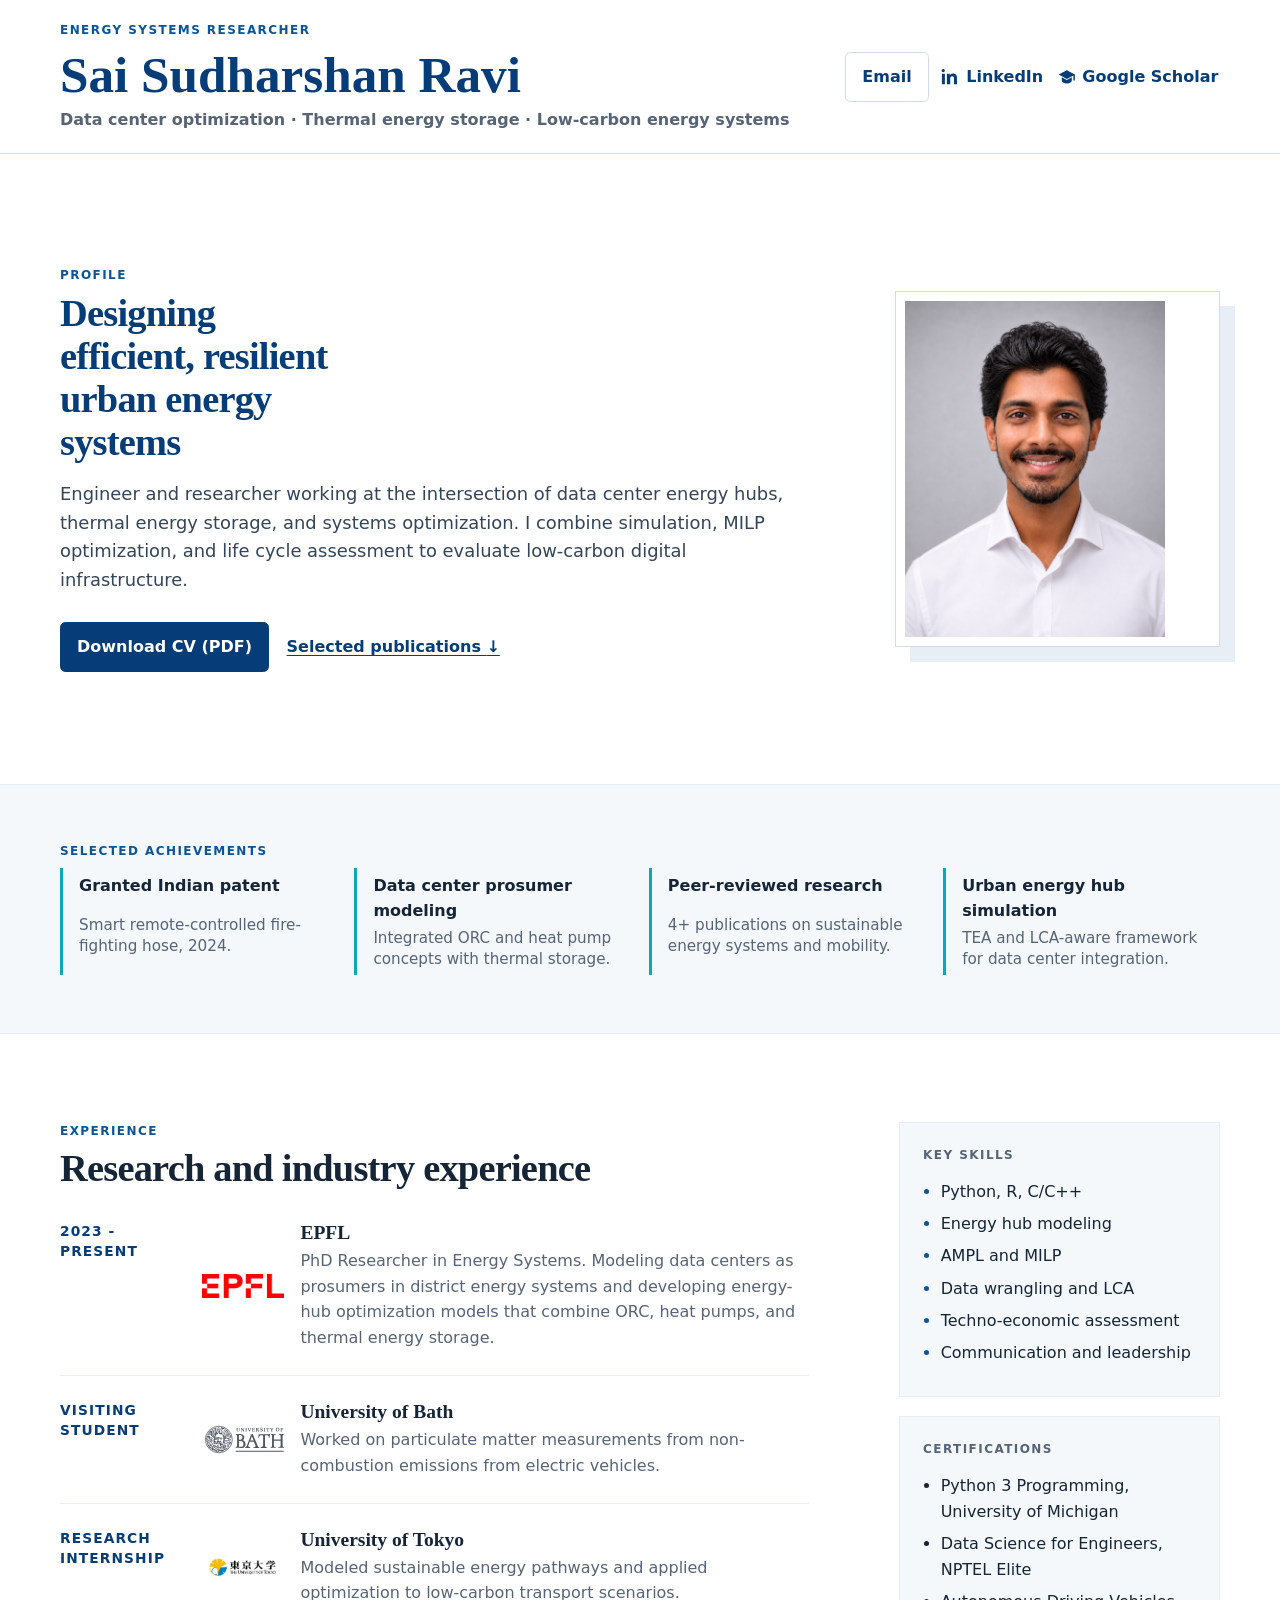
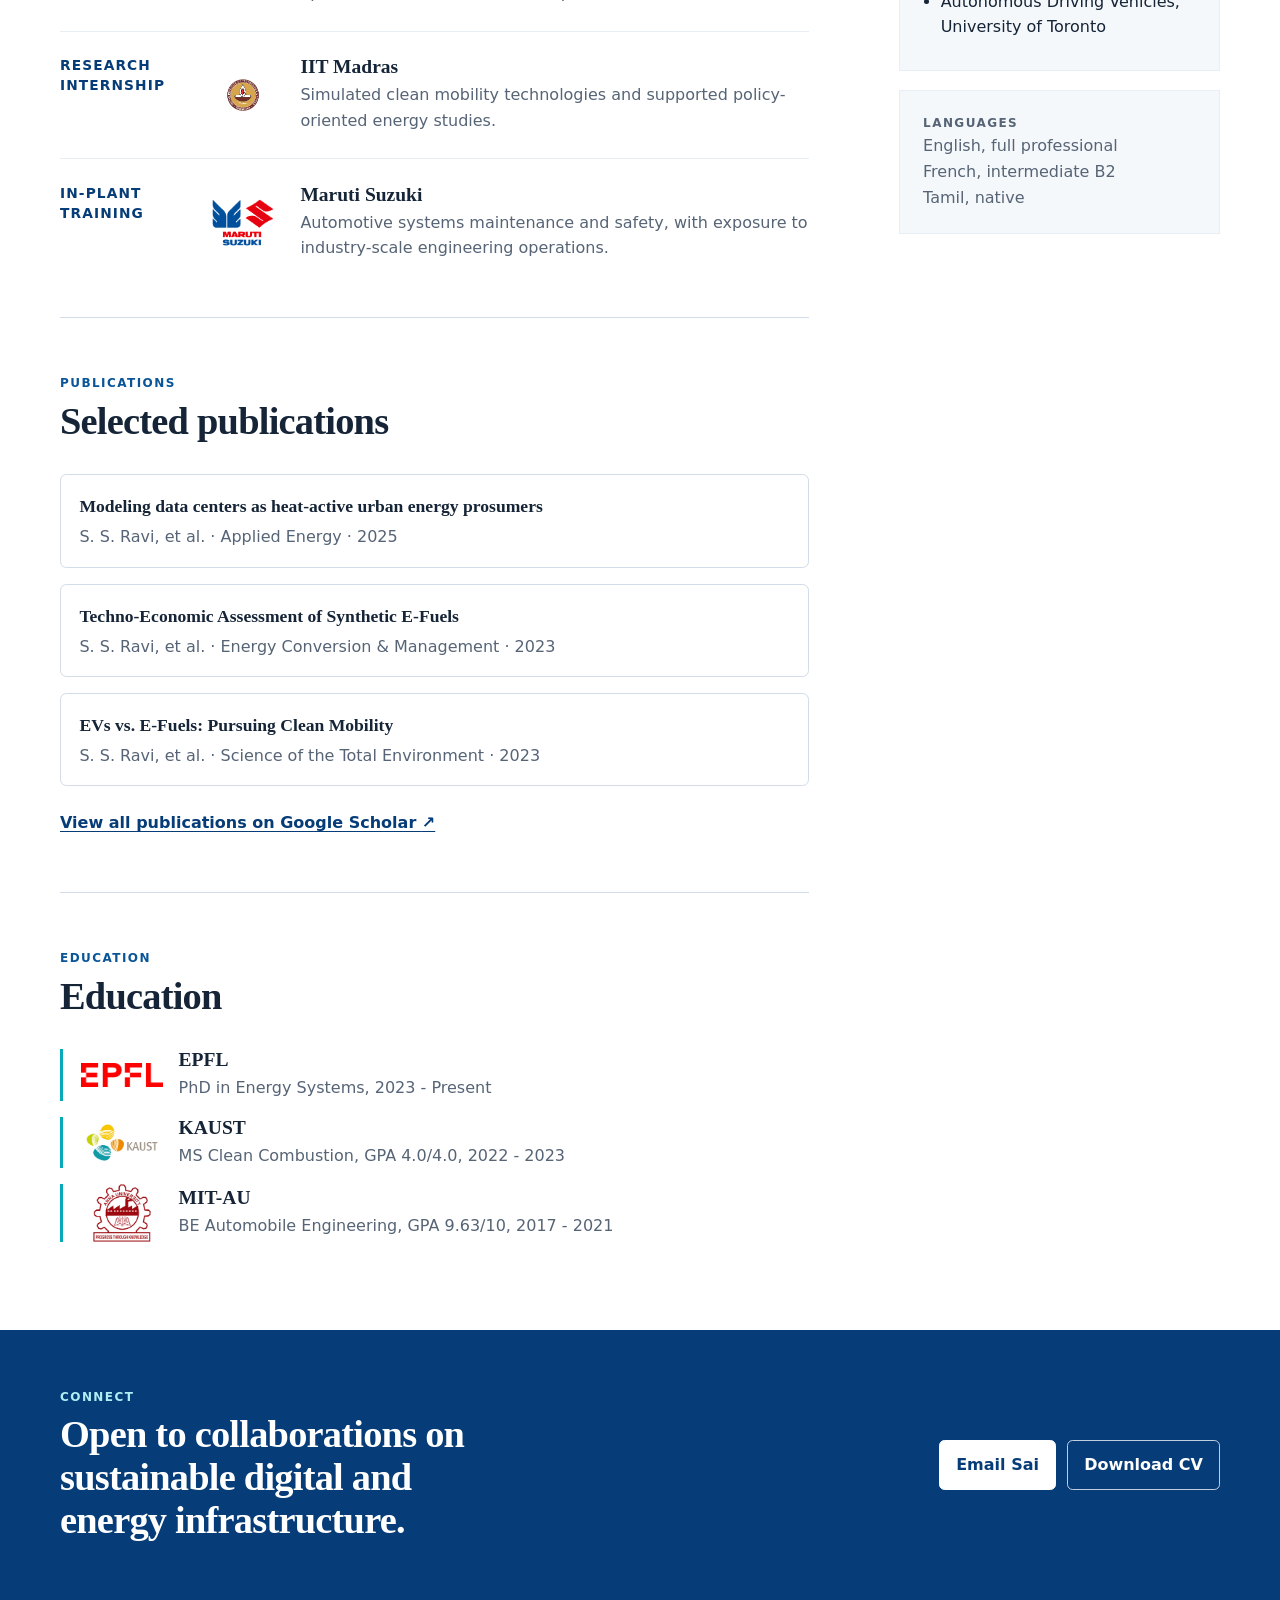
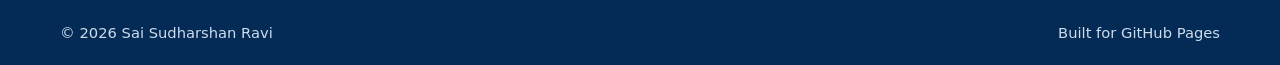
==== commit d125fdd3: "Use updated headshot" ====
--- a/public/cv.html
+++ b/public/cv.html
@@ -44,7 +44,7 @@
         </div>
       </div>
       <figure class="portrait-card">
-        <img src="assets/headshot2.png" alt="Portrait of Sai Sudharshan Ravi">
+        <img src="assets/headshot3.png" alt="Portrait of Sai Sudharshan Ravi">
       </figure>
     </section>
 
